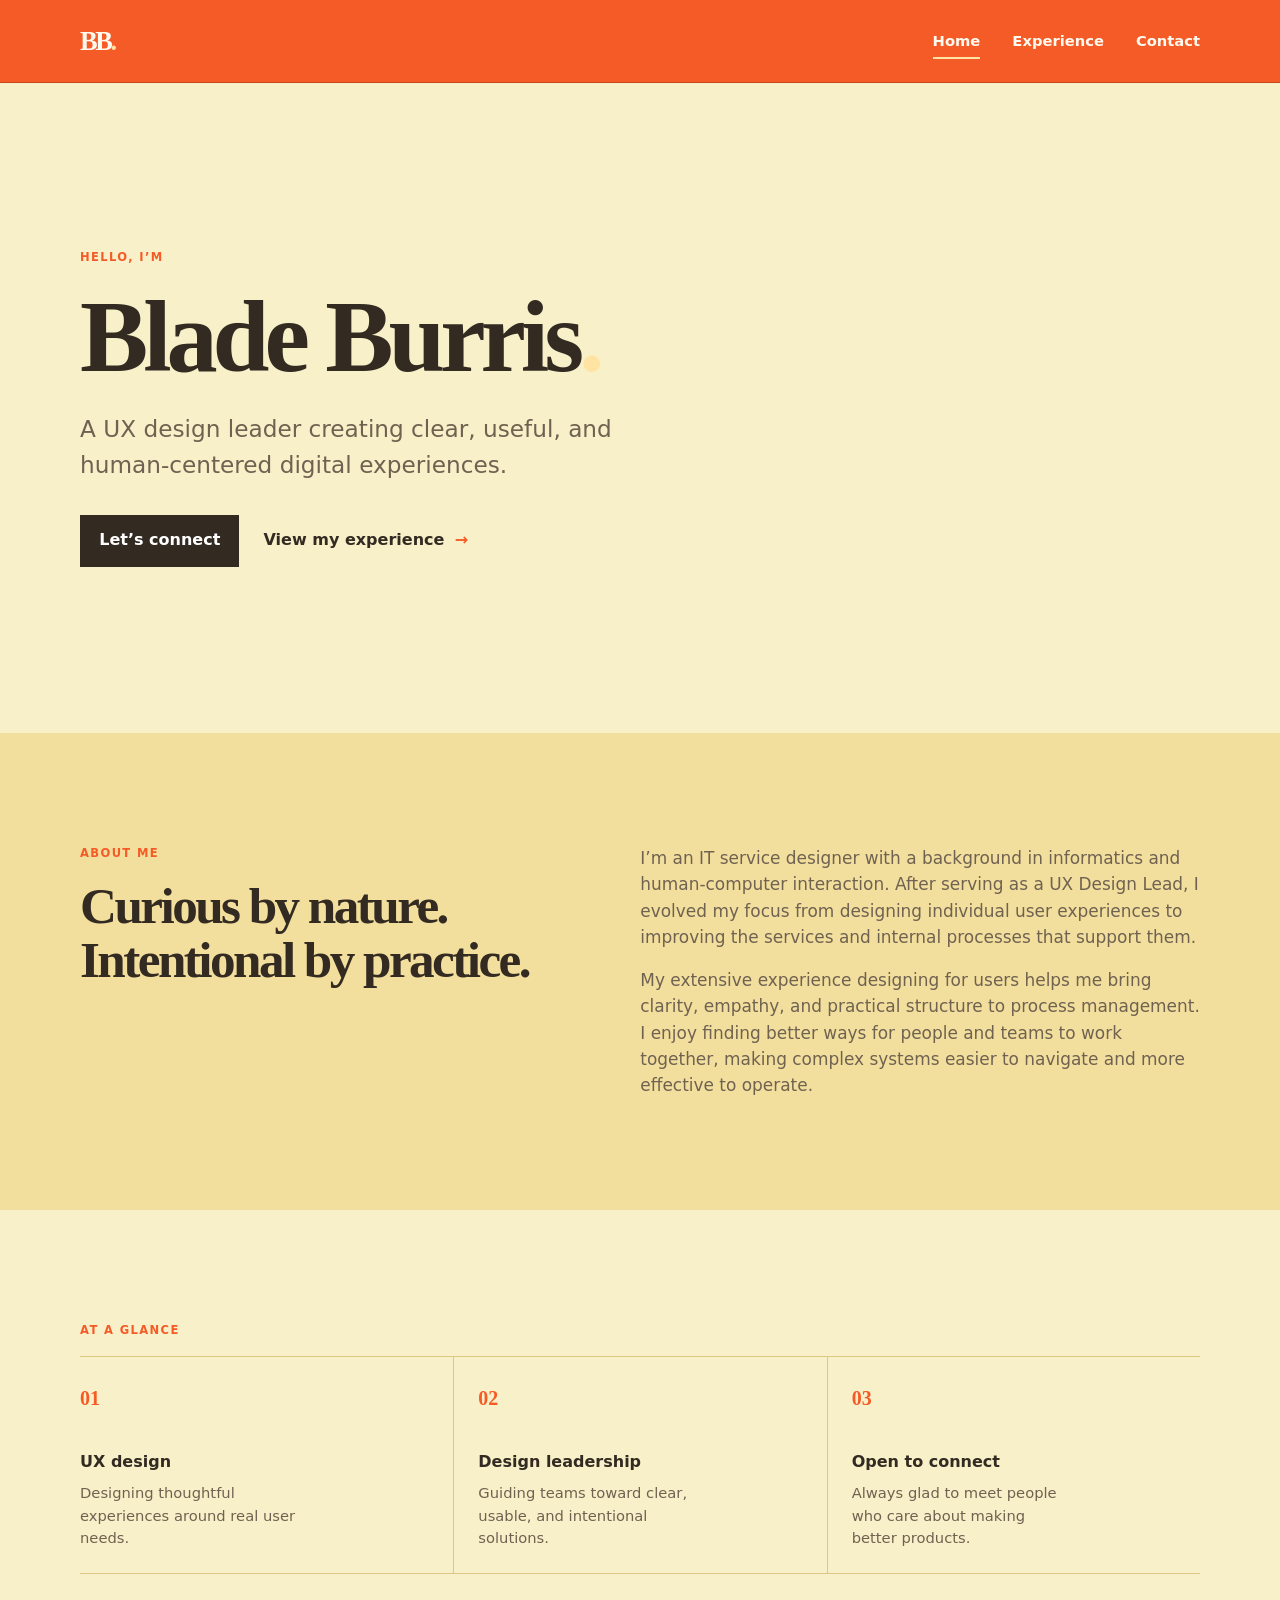
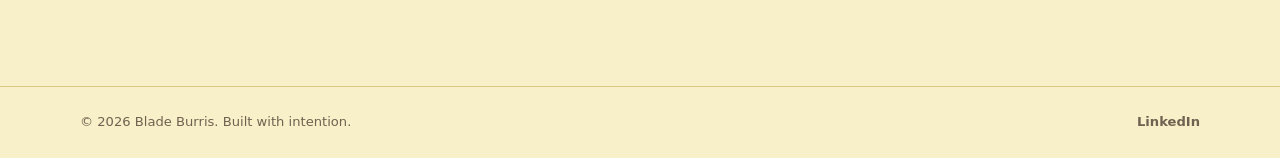
==== index.html @ 0055e391 "Initial portfolio website" ====
<!doctype html>
<html lang="en">
  <head>
    <meta charset="UTF-8" />
    <meta name="viewport" content="width=device-width, initial-scale=1.0" />
    <meta
      name="description"
      content="Personal portfolio for Blade Burris — UX design experience, education, and contact information."
    />
    <title>Blade Burris — Portfolio</title>
    <link rel="stylesheet" href="styles.css" />
  </head>
  <body>
    <header class="site-header">
      <div class="container header-content">
        <a class="brand" href="index.html" aria-label="Blade Burris home">BB<span>.</span></a>
        <button class="menu-toggle" type="button" aria-expanded="false" aria-controls="site-navigation">
          <span class="sr-only">Open navigation menu</span>
          <span aria-hidden="true"></span><span aria-hidden="true"></span><span aria-hidden="true"></span>
        </button>
        <nav class="site-nav" id="site-navigation" aria-label="Main navigation">
          <a class="active" aria-current="page" href="index.html">Home</a>
          <a href="history.html">Experience</a>
          <a href="contact.html">Contact</a>
        </nav>
      </div>
    </header>

    <main>
      <section class="hero container">
        <p class="eyebrow">Hello, I’m</p>
        <h1>Blade Burris<span class="accent">.</span></h1>
        <p class="hero-copy">A UX design leader creating clear, useful, and human-centered digital experiences.</p>
        <div class="hero-actions">
          <a class="button" href="contact.html">Let’s connect</a>
          <a class="text-link" href="history.html">View my experience <span aria-hidden="true">→</span></a>
        </div>
      </section>

      <section class="intro-section">
        <div class="container two-column">
          <div>
            <p class="eyebrow">About me</p>
            <h2>Curious by nature. Intentional by practice.</h2>
          </div>
          <div class="prose">
            <p>I’m an IT service designer with a background in informatics and human-computer interaction. After serving as a UX Design Lead, I evolved my focus from designing individual user experiences to improving the services and internal processes that support them.</p>
            <p>My extensive experience designing for users helps me bring clarity, empathy, and practical structure to process management. I enjoy finding better ways for people and teams to work together, making complex systems easier to navigate and more effective to operate.</p>
          </div>
        </div>
      </section>

      <section class="container highlights">
        <p class="eyebrow">At a glance</p>
        <div class="stats-grid">
          <article><strong>01</strong><span>UX design</span><p>Designing thoughtful experiences around real user needs.</p></article>
          <article><strong>02</strong><span>Design leadership</span><p>Guiding teams toward clear, usable, and intentional solutions.</p></article>
          <article><strong>03</strong><span>Open to connect</span><p>Always glad to meet people who care about making better products.</p></article>
        </div>
      </section>
    </main>

    <footer class="site-footer">
      <div class="container footer-content">
        <p>© <span data-current-year></span> Blade Burris. Built with intention.</p>
        <div class="footer-links">
          <a href="https://www.linkedin.com/in/blade-burris-203935107" target="_blank" rel="noreferrer">LinkedIn</a>
        </div>
      </div>
    </footer>
    <script src="script.js"></script>
  </body>
</html>
---- styles.css ----
:root { --ink: #332b22; --muted: #6f6251; --paper: #f8f0c8; --surface: #f3df9d; --line: #d9c783; --header: #F55B27; --accent: #F55B27; --max-width: 1120px; }
* { box-sizing: border-box; }
html { scroll-behavior: smooth; }
body { margin: 0; min-width: 320px; background: var(--paper); color: var(--ink); font-family: Inter, ui-sans-serif, system-ui, -apple-system, BlinkMacSystemFont, "Segoe UI", sans-serif; font-size: 16px; line-height: 1.55; }
a { color: inherit; text-decoration: none; }
.container { width: min(calc(100% - 3rem), var(--max-width)); margin-inline: auto; }
.site-header { position: relative; border-bottom: 1px solid #c9461d; background: var(--header); color: #fffaf0; }
.header-content { min-height: 82px; display: flex; align-items: center; justify-content: space-between; }
.brand { font-family: Georgia, serif; font-size: 1.65rem; font-weight: 700; letter-spacing: -0.09em; }
.brand span, .accent { color: #ffe3a2; }
.site-nav { display: flex; align-items: center; gap: 2rem; font-size: .92rem; font-weight: 600; }
.site-nav a { position: relative; padding: .4rem 0; }
.site-nav a::after { position: absolute; right: 0; bottom: 0; left: 0; height: 2px; background: #ffe3a2; content: ""; transform: scaleX(0); transform-origin: left; transition: transform .2s ease; }
.site-nav a:hover::after, .site-nav a.active::after { transform: scaleX(1); }
.menu-toggle { display: none; border: 0; background: transparent; cursor: pointer; }
.menu-toggle span[aria-hidden] { display: block; width: 23px; height: 2px; margin: 4px; background: #fffaf0; transition: transform .2s ease, opacity .2s ease; }
.sr-only { position: absolute; overflow: hidden; width: 1px; height: 1px; clip: rect(0, 0, 0, 0); white-space: nowrap; }
h1, h2, h3, p { margin-top: 0; }
h1, h2 { font-family: Georgia, "Times New Roman", serif; letter-spacing: -.05em; line-height: 1.05; }
h1 { max-width: 850px; margin-bottom: 1.25rem; font-size: clamp(3.1rem, 8vw, 6.75rem); }
h2 { margin-bottom: 1.25rem; font-size: clamp(2rem, 4vw, 3.45rem); }
h3 { margin-bottom: .45rem; font-size: 1.1rem; }
.eyebrow { margin-bottom: 1rem; color: var(--accent); font-size: .72rem; font-weight: 800; letter-spacing: .12em; text-transform: uppercase; }
.hero { padding-block: clamp(5.5rem, 13vw, 10.5rem); }
.hero-copy { max-width: 580px; margin-bottom: 2rem; color: var(--muted); font-size: clamp(1.13rem, 2vw, 1.45rem); }
.hero-actions { display: flex; flex-wrap: wrap; align-items: center; gap: 1.5rem; }
.button { display: inline-block; padding: .85rem 1.2rem; background: var(--ink); color: white; font-weight: 700; transition: background .2s ease, transform .2s ease; }
.button:hover { background: var(--accent); transform: translateY(-2px); }
.text-link { font-weight: 700; }
.text-link span { padding-left: .3rem; color: var(--accent); }
.intro-section { padding-block: clamp(4rem, 9vw, 7rem); background: var(--surface); }
.two-column, .contact-grid { display: grid; grid-template-columns: .9fr 1.1fr; gap: clamp(2rem, 8vw, 8rem); }
.prose { color: var(--muted); font-size: 1.06rem; }
.prose p:last-child { margin-bottom: 0; }
.highlights { padding-block: clamp(4rem, 9vw, 7rem); }
.stats-grid { display: grid; grid-template-columns: repeat(3, 1fr); border-top: 1px solid var(--line); }
.stats-grid article { min-height: 210px; padding: 1.6rem 1.5rem 1.4rem 0; border-bottom: 1px solid var(--line); }
.stats-grid article + article { padding-left: 1.5rem; border-left: 1px solid var(--line); }
.stats-grid strong { display: block; margin-bottom: 2.25rem; color: var(--accent); font-family: Georgia, serif; font-size: 1.25rem; }
.stats-grid span { display: block; margin-bottom: .45rem; font-weight: 800; }
.stats-grid p { max-width: 220px; margin-bottom: 0; color: var(--muted); font-size: .92rem; }
.page-content, .contact-page { padding-block: clamp(4.5rem, 10vw, 8rem); }
.page-intro { max-width: 600px; margin-bottom: clamp(4rem, 8vw, 6.5rem); color: var(--muted); font-size: 1.15rem; }
.timeline-section + .timeline-section { margin-top: clamp(4rem, 8vw, 6rem); }
.timeline-section h2 { margin-bottom: 2rem; font-size: clamp(1.9rem, 3.5vw, 2.75rem); }
.timeline { margin: 0; padding: 0; list-style: none; border-top: 1px solid var(--line); }
.timeline li { display: grid; grid-template-columns: 190px 1fr; gap: 2rem; padding: 1.6rem 0 1.8rem; border-bottom: 1px solid var(--line); }
.timeline-date { color: var(--muted); font-size: .88rem; font-weight: 700; }
.timeline h3 span { color: var(--muted); font-weight: 500; }
.timeline p { max-width: 580px; margin: 0; color: var(--muted); }
.contact-page h1 { max-width: 750px; }
.contact-grid { margin-top: clamp(3rem, 7vw, 5rem); align-items: start; }
.contact-details { border-top: 1px solid var(--line); }
.contact-details a, .contact-location { display: grid; grid-template-columns: 120px 1fr auto; gap: 1rem; align-items: center; padding: 1.3rem 0; border-bottom: 1px solid var(--line); font-weight: 700; }
.contact-details span { color: var(--muted); font-size: .84rem; font-weight: 600; }
.contact-details b { color: var(--accent); }
.contact-details a:hover { color: var(--accent); }
.site-footer { border-top: 1px solid var(--line); }
.footer-content { display: flex; justify-content: space-between; gap: 1rem; padding-block: 1.6rem; color: var(--muted); font-size: .82rem; }
.footer-content p { margin: 0; }
.footer-links { display: flex; gap: 1.25rem; font-weight: 700; }
.footer-links a:hover { color: var(--accent); }
@media (max-width: 700px) {
  .container { width: min(calc(100% - 2rem), var(--max-width)); }
  .header-content { min-height: 70px; }
  .menu-toggle { display: block; padding: .5rem 0 .5rem .5rem; }
  .site-nav { position: absolute; z-index: 2; top: 100%; right: 1rem; left: 1rem; display: grid; gap: 0; max-height: 0; padding: 0 1.25rem; overflow: hidden; background: #c9461d; color: #fffaf0; box-shadow: 0 12px 28px rgba(67, 32, 18, .22); transition: max-height .25s ease, padding .25s ease; }
  .site-nav.open { max-height: 250px; padding-block: .65rem; }
  .site-nav a { padding: .85rem 0; }
  .site-nav a::after { background: var(--accent); }
  .menu-toggle[aria-expanded="true"] span:nth-child(2) { transform: translateY(6px) rotate(45deg); }
  .menu-toggle[aria-expanded="true"] span:nth-child(3) { opacity: 0; }
  .menu-toggle[aria-expanded="true"] span:nth-child(4) { transform: translateY(-6px) rotate(-45deg); }
  .two-column, .contact-grid { grid-template-columns: 1fr; gap: 1.5rem; }
  .stats-grid { grid-template-columns: 1fr; }
  .stats-grid article, .stats-grid article + article { min-height: auto; padding: 1.4rem 0; border-left: 0; }
  .stats-grid strong { margin-bottom: .75rem; }
  .timeline li { grid-template-columns: 1fr; gap: .4rem; }
  .contact-details a, .contact-location { grid-template-columns: 82px 1fr auto; font-size: .9rem; }
  .footer-content { display: grid; }
}
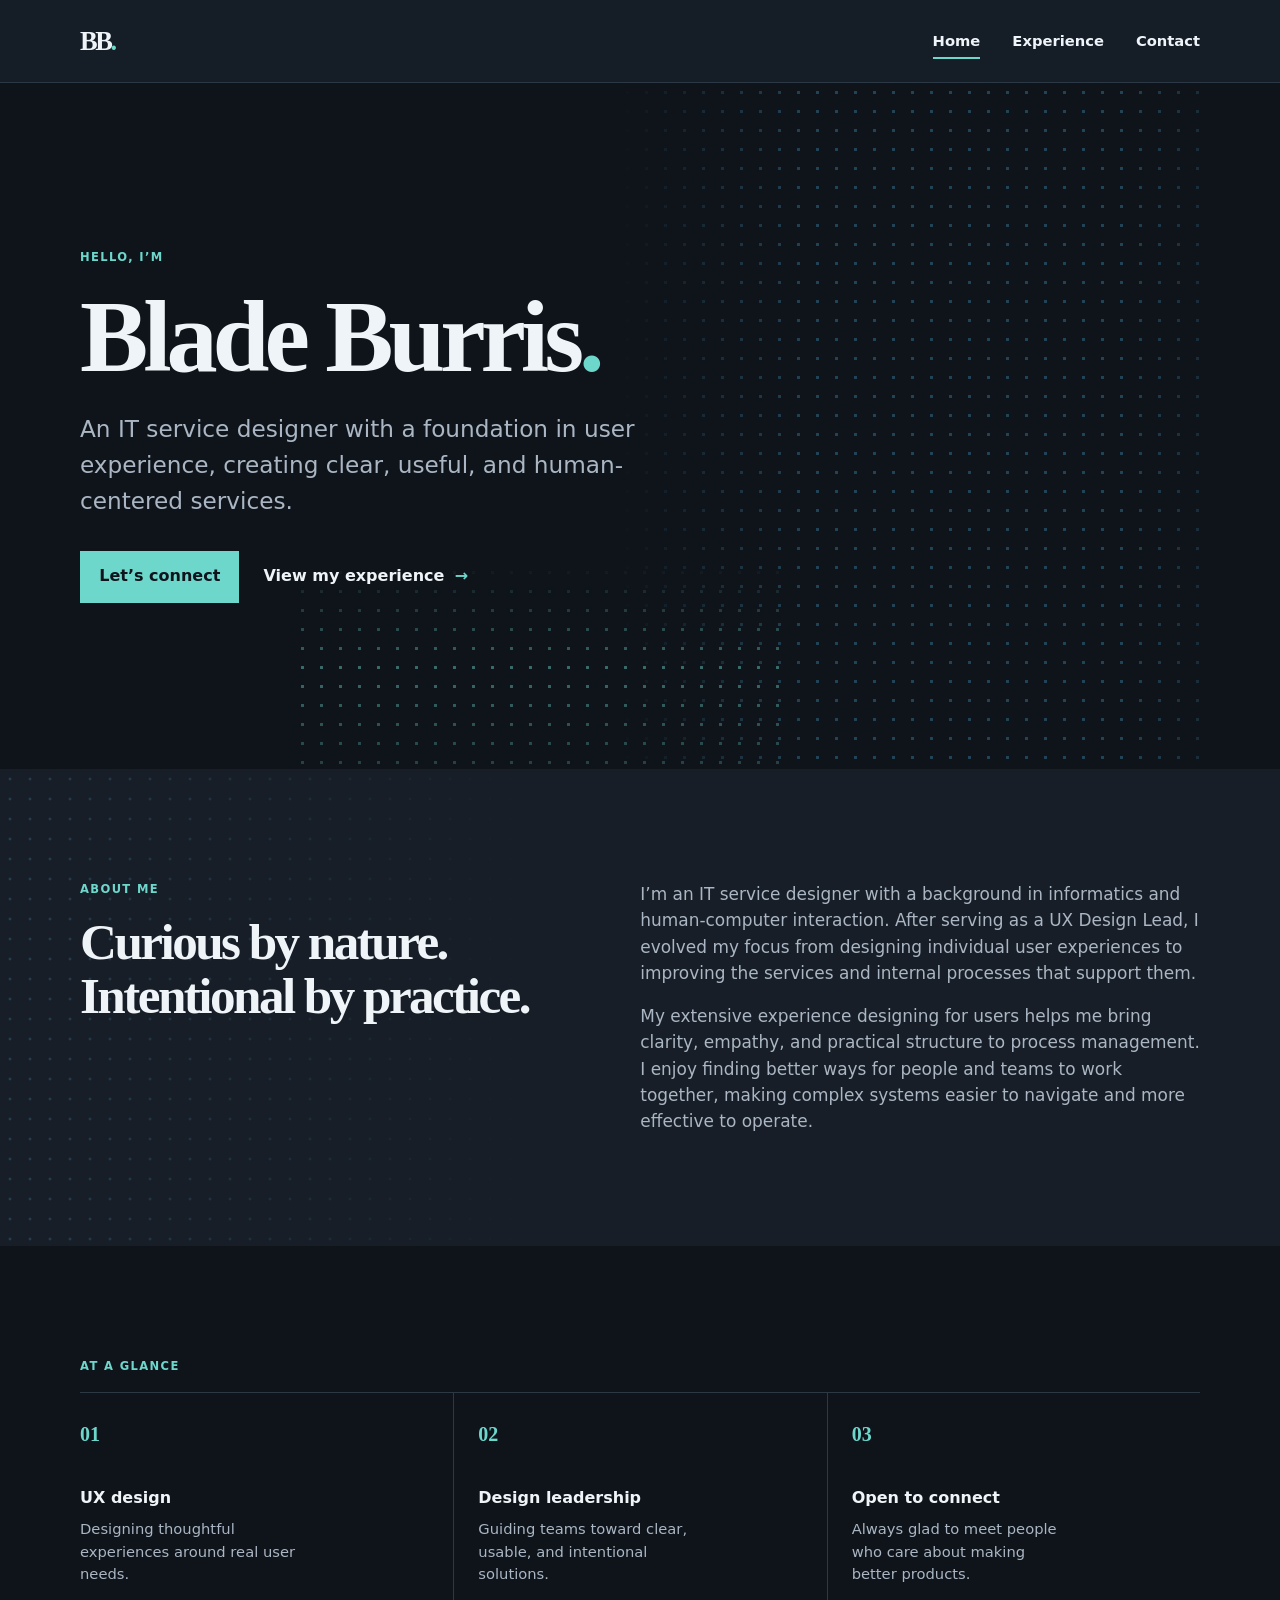
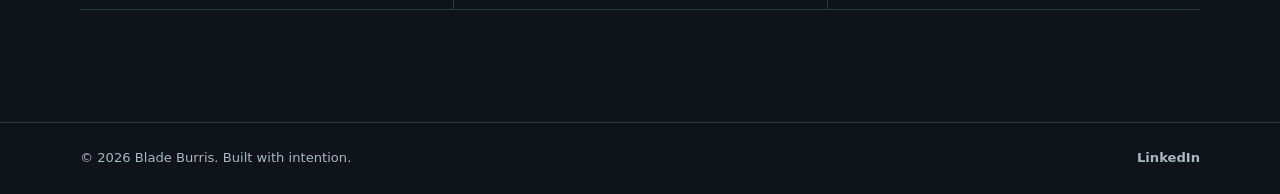
==== commit 07f47c8e: "Refresh portfolio styling and content" ====
--- a/index.html
+++ b/index.html
@@ -30,7 +30,7 @@
       <section class="hero container">
         <p class="eyebrow">Hello, I’m</p>
         <h1>Blade Burris<span class="accent">.</span></h1>
-        <p class="hero-copy">A UX design leader creating clear, useful, and human-centered digital experiences.</p>
+        <p class="hero-copy">An IT service designer with a foundation in user experience, creating clear, useful, and human-centered services.</p>
         <div class="hero-actions">
           <a class="button" href="contact.html">Let’s connect</a>
           <a class="text-link" href="history.html">View my experience <span aria-hidden="true">→</span></a>
--- a/styles.css
+++ b/styles.css
@@ -1,19 +1,19 @@
-:root { --ink: #332b22; --muted: #6f6251; --paper: #f8f0c8; --surface: #f3df9d; --line: #d9c783; --header: #F55B27; --accent: #F55B27; --max-width: 1120px; }
+:root { --ink: #eff4f8; --muted: #aab6c3; --paper: #0f141b; --surface: #171e27; --line: #2c3846; --header: #151d27; --accent: #6ed7cc; --max-width: 1120px; }
 * { box-sizing: border-box; }
 html { scroll-behavior: smooth; }
 body { margin: 0; min-width: 320px; background: var(--paper); color: var(--ink); font-family: Inter, ui-sans-serif, system-ui, -apple-system, BlinkMacSystemFont, "Segoe UI", sans-serif; font-size: 16px; line-height: 1.55; }
 a { color: inherit; text-decoration: none; }
 .container { width: min(calc(100% - 3rem), var(--max-width)); margin-inline: auto; }
-.site-header { position: relative; border-bottom: 1px solid #c9461d; background: var(--header); color: #fffaf0; }
+.site-header { position: relative; border-bottom: 1px solid #2c3846; background: var(--header); color: var(--ink); }
 .header-content { min-height: 82px; display: flex; align-items: center; justify-content: space-between; }
 .brand { font-family: Georgia, serif; font-size: 1.65rem; font-weight: 700; letter-spacing: -0.09em; }
-.brand span, .accent { color: #ffe3a2; }
+.brand span, .accent { color: var(--accent); }
 .site-nav { display: flex; align-items: center; gap: 2rem; font-size: .92rem; font-weight: 600; }
 .site-nav a { position: relative; padding: .4rem 0; }
-.site-nav a::after { position: absolute; right: 0; bottom: 0; left: 0; height: 2px; background: #ffe3a2; content: ""; transform: scaleX(0); transform-origin: left; transition: transform .2s ease; }
+.site-nav a::after { position: absolute; right: 0; bottom: 0; left: 0; height: 2px; background: var(--accent); content: ""; transform: scaleX(0); transform-origin: left; transition: transform .2s ease; }
 .site-nav a:hover::after, .site-nav a.active::after { transform: scaleX(1); }
 .menu-toggle { display: none; border: 0; background: transparent; cursor: pointer; }
-.menu-toggle span[aria-hidden] { display: block; width: 23px; height: 2px; margin: 4px; background: #fffaf0; transition: transform .2s ease, opacity .2s ease; }
+.menu-toggle span[aria-hidden] { display: block; width: 23px; height: 2px; margin: 4px; background: var(--ink); transition: transform .2s ease, opacity .2s ease; }
 .sr-only { position: absolute; overflow: hidden; width: 1px; height: 1px; clip: rect(0, 0, 0, 0); white-space: nowrap; }
 h1, h2, h3, p { margin-top: 0; }
 h1, h2 { font-family: Georgia, "Times New Roman", serif; letter-spacing: -.05em; line-height: 1.05; }
@@ -21,14 +21,19 @@
 h2 { margin-bottom: 1.25rem; font-size: clamp(2rem, 4vw, 3.45rem); }
 h3 { margin-bottom: .45rem; font-size: 1.1rem; }
 .eyebrow { margin-bottom: 1rem; color: var(--accent); font-size: .72rem; font-weight: 800; letter-spacing: .12em; text-transform: uppercase; }
-.hero { padding-block: clamp(5.5rem, 13vw, 10.5rem); }
+.hero { position: relative; isolation: isolate; overflow: hidden; padding-block: clamp(5.5rem, 13vw, 10.5rem); }
+.hero::before, .hero::after { position: absolute; z-index: -1; content: ""; opacity: .45; pointer-events: none; background-image: radial-gradient(circle, currentColor 1.4px, transparent 1.8px); background-size: 19px 19px; }
+.hero::before { top: 0; right: -8%; width: min(54vw, 42rem); height: 100%; color: #397ea2; -webkit-mask-image: linear-gradient(90deg, transparent, black 28%, black 75%, transparent); mask-image: linear-gradient(90deg, transparent, black 28%, black 75%, transparent); animation: dot-wave 9s ease-in-out infinite alternate; }
+.hero::after { bottom: -14%; left: 19%; width: min(38vw, 31rem); height: 44%; color: var(--accent); -webkit-mask-image: linear-gradient(180deg, transparent, black 35%, transparent); mask-image: linear-gradient(180deg, transparent, black 35%, transparent); animation: dot-wave 11s ease-in-out infinite alternate-reverse; }
 .hero-copy { max-width: 580px; margin-bottom: 2rem; color: var(--muted); font-size: clamp(1.13rem, 2vw, 1.45rem); }
 .hero-actions { display: flex; flex-wrap: wrap; align-items: center; gap: 1.5rem; }
-.button { display: inline-block; padding: .85rem 1.2rem; background: var(--ink); color: white; font-weight: 700; transition: background .2s ease, transform .2s ease; }
-.button:hover { background: var(--accent); transform: translateY(-2px); }
+.button { display: inline-block; padding: .85rem 1.2rem; background: var(--accent); color: #0f141b; font-weight: 800; transition: background .2s ease, transform .2s ease; }
+.button:hover { background: #9ae8e0; transform: translateY(-2px); }
 .text-link { font-weight: 700; }
 .text-link span { padding-left: .3rem; color: var(--accent); }
-.intro-section { padding-block: clamp(4rem, 9vw, 7rem); background: var(--surface); }
+.intro-section { position: relative; isolation: isolate; overflow: hidden; padding-block: clamp(4rem, 9vw, 7rem); background: var(--surface); }
+.intro-section::before { position: absolute; z-index: -1; top: 0; left: 0; width: 48%; height: 100%; color: #397ea2; content: ""; opacity: .35; pointer-events: none; background-image: radial-gradient(circle, currentColor 1.3px, transparent 1.7px); background-size: 20px 20px; -webkit-mask-image: linear-gradient(90deg, black, transparent 88%); mask-image: linear-gradient(90deg, black, transparent 88%); animation: dot-wave 12s ease-in-out infinite alternate; }
+.intro-section .container { position: relative; z-index: 1; }
 .two-column, .contact-grid { display: grid; grid-template-columns: .9fr 1.1fr; gap: clamp(2rem, 8vw, 8rem); }
 .prose { color: var(--muted); font-size: 1.06rem; }
 .prose p:last-child { margin-bottom: 0; }
@@ -39,15 +44,31 @@
 .stats-grid strong { display: block; margin-bottom: 2.25rem; color: var(--accent); font-family: Georgia, serif; font-size: 1.25rem; }
 .stats-grid span { display: block; margin-bottom: .45rem; font-weight: 800; }
 .stats-grid p { max-width: 220px; margin-bottom: 0; color: var(--muted); font-size: .92rem; }
-.page-content, .contact-page { padding-block: clamp(4.5rem, 10vw, 8rem); }
+.page-content, .contact-page { position: relative; isolation: isolate; overflow: hidden; padding-block: clamp(4.5rem, 10vw, 8rem); }
+.page-content::before, .contact-page::before { position: absolute; z-index: -1; top: 0; right: -5%; width: min(46vw, 36rem); height: 100%; color: #397ea2; content: ""; opacity: .32; pointer-events: none; background-image: radial-gradient(circle, currentColor 1.3px, transparent 1.7px); background-size: 20px 20px; -webkit-mask-image: linear-gradient(90deg, transparent, black 36%, black 68%, transparent); mask-image: linear-gradient(90deg, transparent, black 36%, black 68%, transparent); animation: dot-wave 13s ease-in-out infinite alternate-reverse; }
+.page-content > *, .contact-page > * { position: relative; z-index: 1; }
 .page-intro { max-width: 600px; margin-bottom: clamp(4rem, 8vw, 6.5rem); color: var(--muted); font-size: 1.15rem; }
 .timeline-section + .timeline-section { margin-top: clamp(4rem, 8vw, 6rem); }
-.timeline-section h2 { margin-bottom: 2rem; font-size: clamp(1.9rem, 3.5vw, 2.75rem); }
+.timeline-heading { display: flex; align-items: center; gap: 1rem; margin-bottom: 2rem; }
+.timeline-section h2 { margin: 0; font-size: clamp(1.9rem, 3.5vw, 2.75rem); }
+.organization-logo { display: block; width: auto; height: 3rem; max-width: 9rem; object-fit: contain; object-position: left center; }
+.indiana-logo { height: 2.6rem; }
 .timeline { margin: 0; padding: 0; list-style: none; border-top: 1px solid var(--line); }
 .timeline li { display: grid; grid-template-columns: 190px 1fr; gap: 2rem; padding: 1.6rem 0 1.8rem; border-bottom: 1px solid var(--line); }
 .timeline-date { color: var(--muted); font-size: .88rem; font-weight: 700; }
 .timeline h3 span { color: var(--muted); font-weight: 500; }
+.portfolio-link { display: inline-flex; flex-wrap: wrap; align-items: baseline; gap: .45rem; border-bottom: 1px solid var(--accent); color: var(--ink); transition: color .2s ease, border-color .2s ease; }
+.portfolio-link:hover { border-color: var(--ink); color: var(--accent); }
+.timeline h3 .portfolio-link-hint { color: var(--accent); font-family: Inter, ui-sans-serif, system-ui, sans-serif; font-size: .7rem; font-weight: 800; letter-spacing: .08em; text-transform: uppercase; }
 .timeline p { max-width: 580px; margin: 0; color: var(--muted); }
+.skills-section { margin-top: clamp(4rem, 8vw, 6rem); }
+.skills-section h2 { margin-bottom: 2rem; font-size: clamp(1.9rem, 3.5vw, 2.75rem); }
+.skills-grid { display: grid; grid-template-columns: repeat(3, 1fr); border-top: 1px solid var(--line); }
+.skills-grid article { padding: 1.6rem 1.5rem 1.8rem 0; border-bottom: 1px solid var(--line); }
+.skills-grid article + article { padding-left: 1.5rem; border-left: 1px solid var(--line); }
+.skills-grid h3 { margin-bottom: 1rem; color: var(--accent); font-family: Georgia, "Times New Roman", serif; font-size: 1.3rem; }
+.skills-grid ul { display: grid; gap: .45rem; margin: 0; padding: 0; color: var(--muted); list-style: none; }
+.skills-grid li::before { margin-right: .55rem; color: var(--accent); content: "•"; }
 .contact-page h1 { max-width: 750px; }
 .contact-grid { margin-top: clamp(3rem, 7vw, 5rem); align-items: start; }
 .contact-details { border-top: 1px solid var(--line); }
@@ -64,7 +85,7 @@
   .container { width: min(calc(100% - 2rem), var(--max-width)); }
   .header-content { min-height: 70px; }
   .menu-toggle { display: block; padding: .5rem 0 .5rem .5rem; }
-  .site-nav { position: absolute; z-index: 2; top: 100%; right: 1rem; left: 1rem; display: grid; gap: 0; max-height: 0; padding: 0 1.25rem; overflow: hidden; background: #c9461d; color: #fffaf0; box-shadow: 0 12px 28px rgba(67, 32, 18, .22); transition: max-height .25s ease, padding .25s ease; }
+  .site-nav { position: absolute; z-index: 2; top: 100%; right: 1rem; left: 1rem; display: grid; gap: 0; max-height: 0; padding: 0 1.25rem; overflow: hidden; background: #202a36; color: var(--ink); box-shadow: 0 12px 28px rgba(0, 0, 0, .28); transition: max-height .25s ease, padding .25s ease; }
   .site-nav.open { max-height: 250px; padding-block: .65rem; }
   .site-nav a { padding: .85rem 0; }
   .site-nav a::after { background: var(--accent); }
@@ -76,6 +97,19 @@
   .stats-grid article, .stats-grid article + article { min-height: auto; padding: 1.4rem 0; border-left: 0; }
   .stats-grid strong { margin-bottom: .75rem; }
   .timeline li { grid-template-columns: 1fr; gap: .4rem; }
+  .organization-logo { height: 2.4rem; max-width: 7rem; }
+  .indiana-logo { height: 2.1rem; }
+  .skills-grid { grid-template-columns: 1fr; }
+  .skills-grid article, .skills-grid article + article { padding: 1.4rem 0; border-left: 0; }
   .contact-details a, .contact-location { grid-template-columns: 82px 1fr auto; font-size: .9rem; }
   .footer-content { display: grid; }
 }
+
+@keyframes dot-wave {
+  from { background-position: 0 0; opacity: .22; transform: translateY(0); }
+  to { background-position: 19px 28px; opacity: .52; transform: translateY(-12px); }
+}
+
+@media (prefers-reduced-motion: reduce) {
+  .hero::before, .hero::after, .intro-section::before { animation: none; }
+}
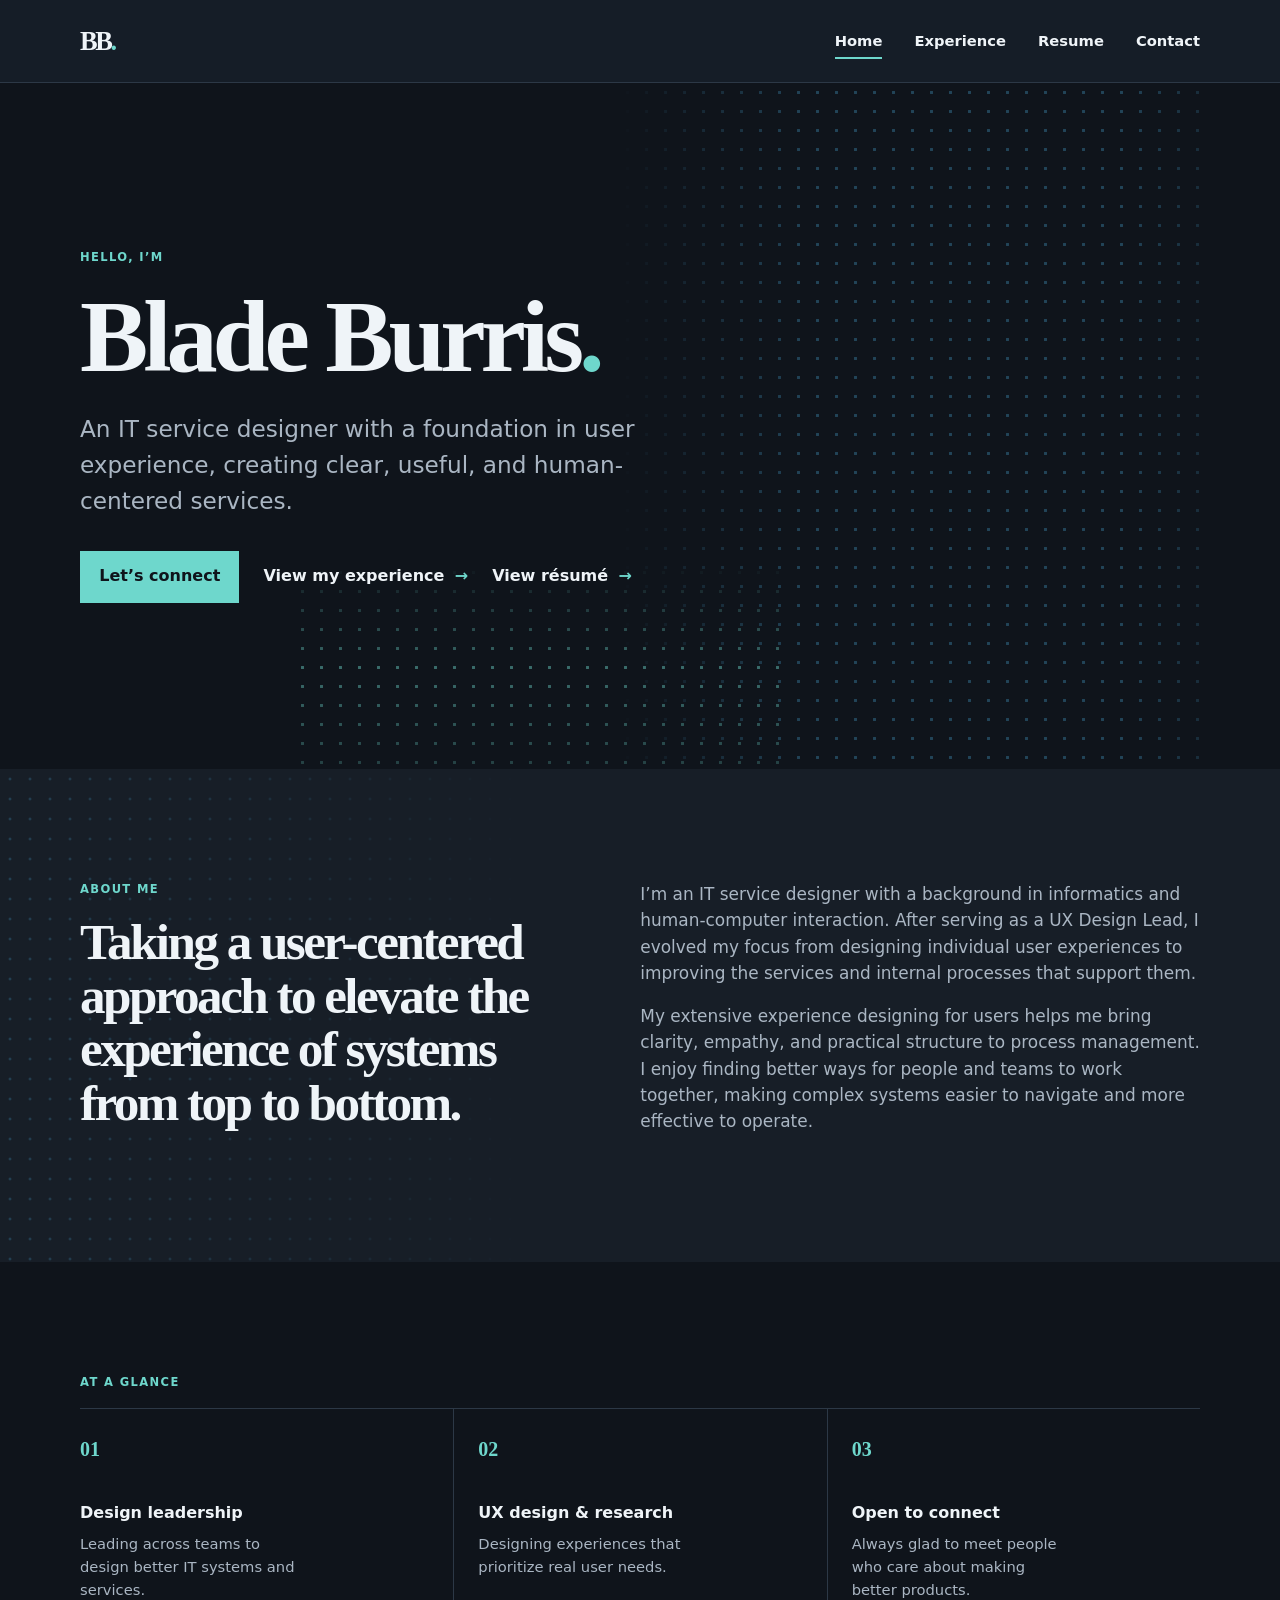
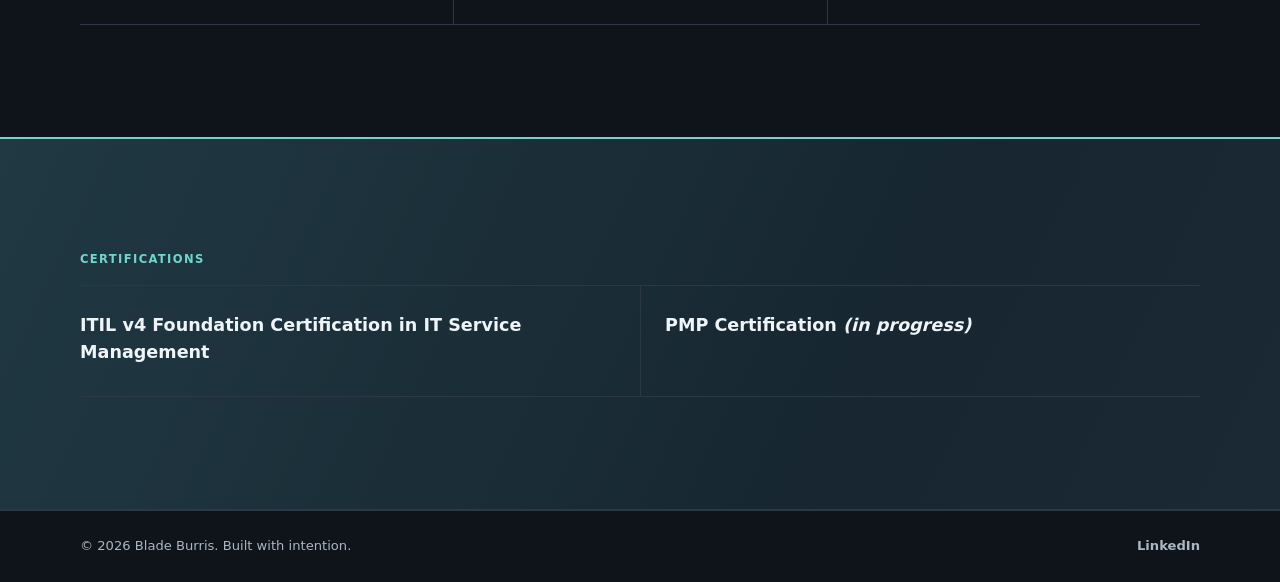
==== commit 0c67d1d1: "Add dedicated resume page and refresh portfolio" ====
--- a/index.html
+++ b/index.html
@@ -7,8 +7,18 @@
       name="description"
       content="Personal portfolio for Blade Burris — UX design experience, education, and contact information."
     />
+    <meta property="og:type" content="website" />
+    <meta property="og:title" content="Blade Burris — Portfolio" />
+    <meta property="og:description" content="IT service design, UX, and human-centered systems." />
+    <meta property="og:image" content="https://betterwithblade.com/assets/social-preview.svg" />
+    <meta property="og:url" content="https://betterwithblade.com/" />
+    <meta name="twitter:card" content="summary_large_image" />
+    <meta name="twitter:title" content="Blade Burris — Portfolio" />
+    <meta name="twitter:description" content="IT service design, UX, and human-centered systems." />
+    <meta name="twitter:image" content="https://betterwithblade.com/assets/social-preview.svg" />
     <title>Blade Burris — Portfolio</title>
-    <link rel="stylesheet" href="styles.css" />
+    <link rel="icon" type="image/svg+xml" href="assets/favicon.svg" />
+    <link rel="stylesheet" href="styles.css?v=4" />
   </head>
   <body>
     <header class="site-header">
@@ -21,6 +31,7 @@
         <nav class="site-nav" id="site-navigation" aria-label="Main navigation">
           <a class="active" aria-current="page" href="index.html">Home</a>
           <a href="history.html">Experience</a>
+          <a href="resume.html">Resume</a>
           <a href="contact.html">Contact</a>
         </nav>
       </div>
@@ -34,6 +45,7 @@
         <div class="hero-actions">
           <a class="button" href="contact.html">Let’s connect</a>
           <a class="text-link" href="history.html">View my experience <span aria-hidden="true">→</span></a>
+          <a class="text-link" href="resume.html">View résumé <span aria-hidden="true">→</span></a>
         </div>
       </section>
 
@@ -41,7 +53,7 @@
         <div class="container two-column">
           <div>
             <p class="eyebrow">About me</p>
-            <h2>Curious by nature. Intentional by practice.</h2>
+            <h2>Taking a user-centered approach to elevate the experience of systems from top to bottom.</h2>
           </div>
           <div class="prose">
             <p>I’m an IT service designer with a background in informatics and human-computer interaction. After serving as a UX Design Lead, I evolved my focus from designing individual user experiences to improving the services and internal processes that support them.</p>
@@ -53,9 +65,19 @@
       <section class="container highlights">
         <p class="eyebrow">At a glance</p>
         <div class="stats-grid">
-          <article><strong>01</strong><span>UX design</span><p>Designing thoughtful experiences around real user needs.</p></article>
-          <article><strong>02</strong><span>Design leadership</span><p>Guiding teams toward clear, usable, and intentional solutions.</p></article>
+          <article><strong>01</strong><span>Design leadership</span><p>Leading across teams to design better IT systems and services.</p></article>
+          <article><strong>02</strong><span>UX design &amp; research</span><p>Designing experiences that prioritize real user needs.</p></article>
           <article><strong>03</strong><span>Open to connect</span><p>Always glad to meet people who care about making better products.</p></article>
+        </div>
+      </section>
+
+      <section class="certifications" aria-labelledby="certifications-heading">
+        <div class="container certifications-content">
+          <p class="eyebrow" id="certifications-heading">Certifications</p>
+          <div class="certification-grid">
+            <article><h3>ITIL v4 Foundation Certification in IT Service Management</h3></article>
+            <article><h3>PMP Certification <em>(in progress)</em></h3></article>
+          </div>
         </div>
       </section>
     </main>
--- a/styles.css
+++ b/styles.css
@@ -44,15 +44,42 @@
 .stats-grid strong { display: block; margin-bottom: 2.25rem; color: var(--accent); font-family: Georgia, serif; font-size: 1.25rem; }
 .stats-grid span { display: block; margin-bottom: .45rem; font-weight: 800; }
 .stats-grid p { max-width: 220px; margin-bottom: 0; color: var(--muted); font-size: .92rem; }
+.certifications { padding-block: clamp(4rem, 9vw, 7rem); border-top: 2px solid var(--accent); border-bottom: 1px solid var(--line); background: linear-gradient(115deg, #203943, #172630 68%, #1b2934); }
+.certification-grid { display: grid; grid-template-columns: repeat(2, 1fr); border-top: 1px solid var(--line); }
+.certification-grid article { padding: 1.6rem 1.5rem 1.4rem 0; border-bottom: 1px solid var(--line); }
+.certification-grid article + article { padding-left: 1.5rem; border-left: 1px solid var(--line); }
+.certification-grid h3 { margin: 0 0 .45rem; }
+.certification-grid p { margin: 0; color: var(--muted); font-size: .92rem; }
 .page-content, .contact-page { position: relative; isolation: isolate; overflow: hidden; padding-block: clamp(4.5rem, 10vw, 8rem); }
 .page-content::before, .contact-page::before { position: absolute; z-index: -1; top: 0; right: -5%; width: min(46vw, 36rem); height: 100%; color: #397ea2; content: ""; opacity: .32; pointer-events: none; background-image: radial-gradient(circle, currentColor 1.3px, transparent 1.7px); background-size: 20px 20px; -webkit-mask-image: linear-gradient(90deg, transparent, black 36%, black 68%, transparent); mask-image: linear-gradient(90deg, transparent, black 36%, black 68%, transparent); animation: dot-wave 13s ease-in-out infinite alternate-reverse; }
 .page-content > *, .contact-page > * { position: relative; z-index: 1; }
 .page-intro { max-width: 600px; margin-bottom: clamp(4rem, 8vw, 6.5rem); color: var(--muted); font-size: 1.15rem; }
+.resume-header { display: flex; justify-content: space-between; align-items: flex-end; gap: 2rem; margin-bottom: 2rem; }
+.resume-header h1 { margin-bottom: 0; }
+.resume-contact { display: flex; flex-wrap: wrap; gap: .6rem 1.25rem; padding-block: 1rem; border-block: 1px solid var(--line); color: var(--muted); font-size: .92rem; }
+.resume-contact a:hover { color: var(--accent); }
+.resume-contact span { flex-basis: 100%; }
+.resume-section + .resume-section { margin-top: clamp(3rem, 6vw, 4.5rem); }
+.resume-section > h2 { margin-bottom: 1.25rem; font-size: clamp(1.9rem, 3.5vw, 2.75rem); }
+.resume-section .timeline-heading h2 { margin: 0; }
+.resume-section > p { max-width: 900px; color: var(--muted); }
+.resume-role + .resume-role { margin-top: 2.5rem; }
+.resume-role-header { display: flex; justify-content: space-between; align-items: baseline; gap: 1.5rem; }
+.resume-role-header h3 { margin-bottom: .25rem; }
+.resume-role-meta, .resume-role-date { margin-bottom: 0; color: var(--muted); font-size: .92rem; }
+.resume-role ul { margin: 1.15rem 0 0; padding-left: 1.25rem; color: var(--muted); }
+.resume-role li + li { margin-top: .65rem; }
+.resume-skills-grid { grid-template-columns: repeat(2, 1fr); }
+.resume-skills-grid article:nth-child(odd) { padding-left: 0; border-left: 0; }
+.resume-skills-grid article:nth-child(even) { padding-left: 1.5rem; border-left: 1px solid var(--line); }
+.resume-skills-grid h3 { margin: 0 0 .45rem; color: var(--ink); font-family: inherit; font-size: 1.05rem; }
+.resume-skills-grid p { margin: 0; color: var(--muted); }
 .timeline-section + .timeline-section { margin-top: clamp(4rem, 8vw, 6rem); }
 .timeline-heading { display: flex; align-items: center; gap: 1rem; margin-bottom: 2rem; }
 .timeline-section h2 { margin: 0; font-size: clamp(1.9rem, 3.5vw, 2.75rem); }
 .organization-logo { display: block; width: auto; height: 3rem; max-width: 9rem; object-fit: contain; object-position: left center; }
 .indiana-logo { height: 2.6rem; }
+.ocs-logo { width: 3rem; height: 3rem; border-radius: 50%; }
 .timeline { margin: 0; padding: 0; list-style: none; border-top: 1px solid var(--line); }
 .timeline li { display: grid; grid-template-columns: 190px 1fr; gap: 2rem; padding: 1.6rem 0 1.8rem; border-bottom: 1px solid var(--line); }
 .timeline-date { color: var(--muted); font-size: .88rem; font-weight: 700; }
@@ -96,6 +123,13 @@
   .stats-grid { grid-template-columns: 1fr; }
   .stats-grid article, .stats-grid article + article { min-height: auto; padding: 1.4rem 0; border-left: 0; }
   .stats-grid strong { margin-bottom: .75rem; }
+  .certification-grid { grid-template-columns: 1fr; }
+  .certification-grid article, .certification-grid article + article { padding: 1.4rem 0; border-left: 0; }
+  .resume-header { align-items: flex-start; flex-direction: column; gap: 1.5rem; }
+  .resume-contact { gap: .5rem 1rem; }
+  .resume-role-header { align-items: flex-start; flex-direction: column; gap: .3rem; }
+  .resume-skills-grid { grid-template-columns: 1fr; }
+  .resume-skills-grid article:nth-child(n) { padding: 1.4rem 0; border-left: 0; }
   .timeline li { grid-template-columns: 1fr; gap: .4rem; }
   .organization-logo { height: 2.4rem; max-width: 7rem; }
   .indiana-logo { height: 2.1rem; }
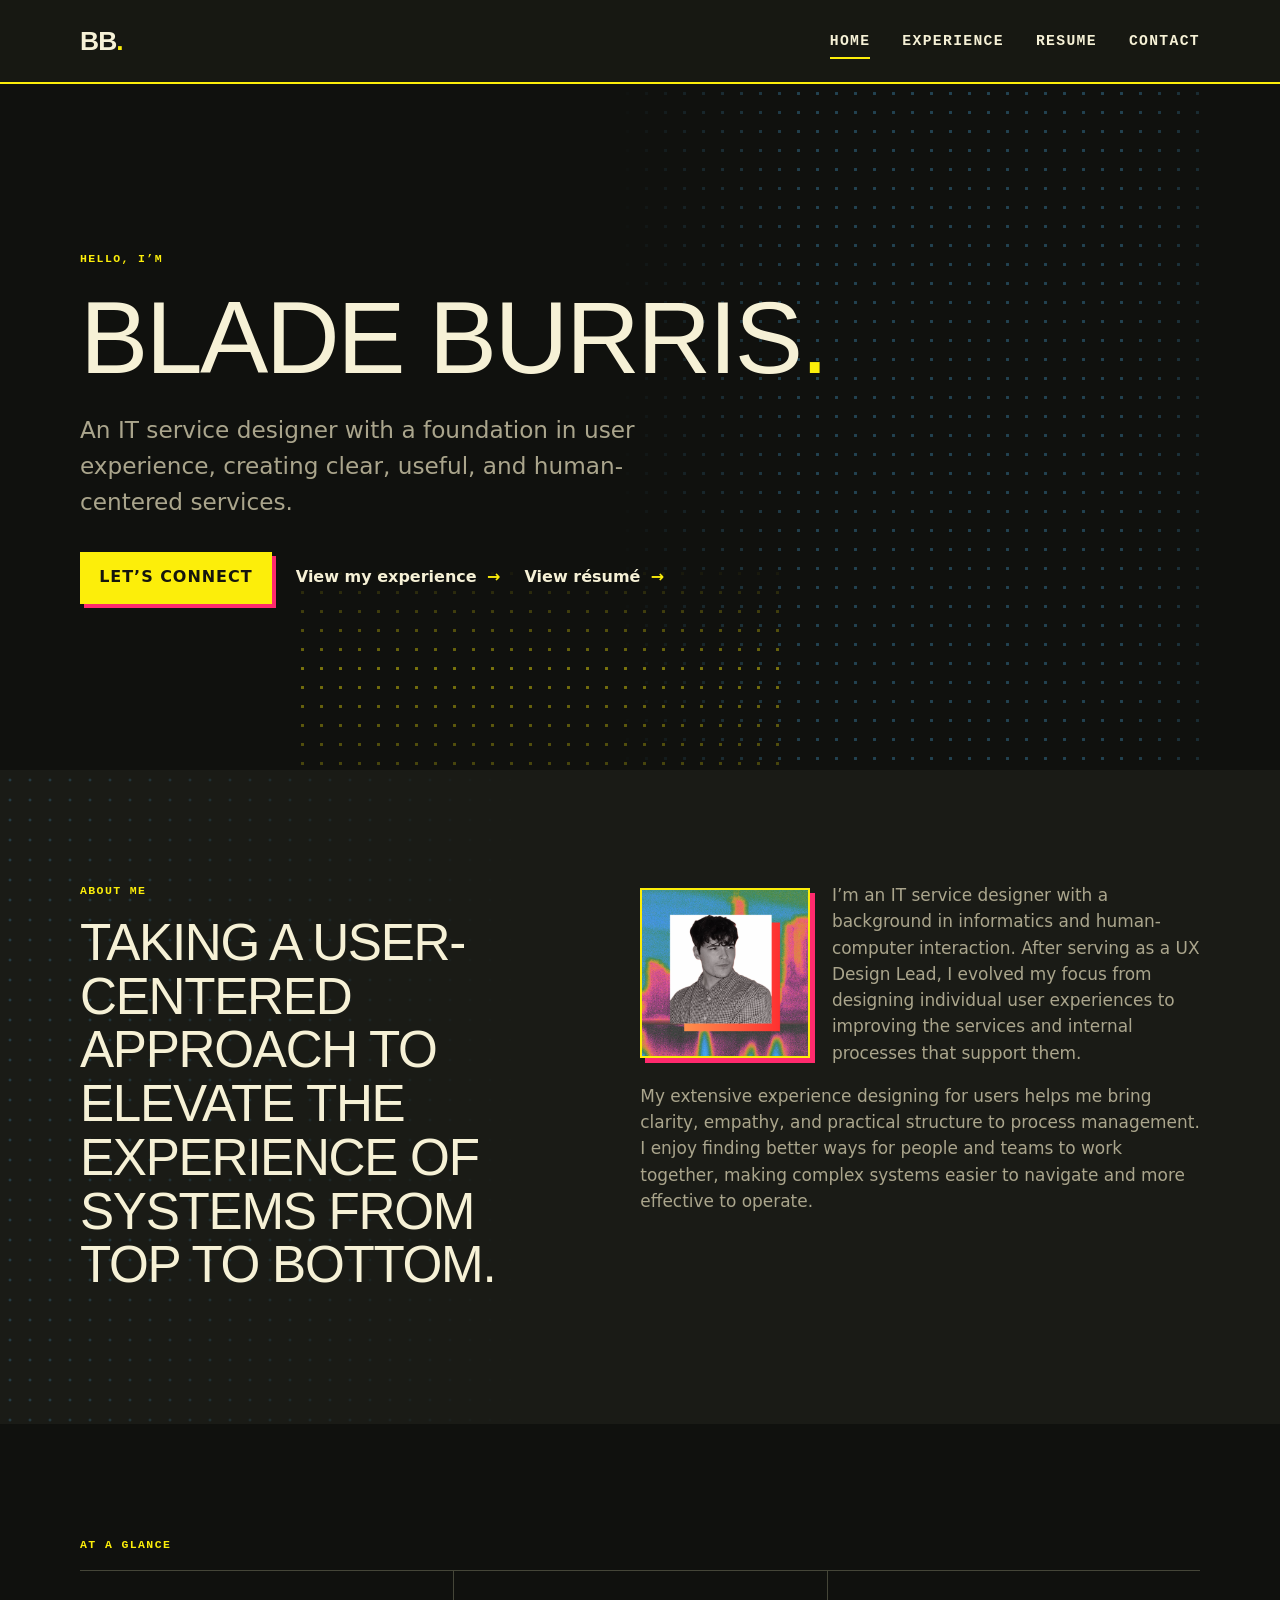
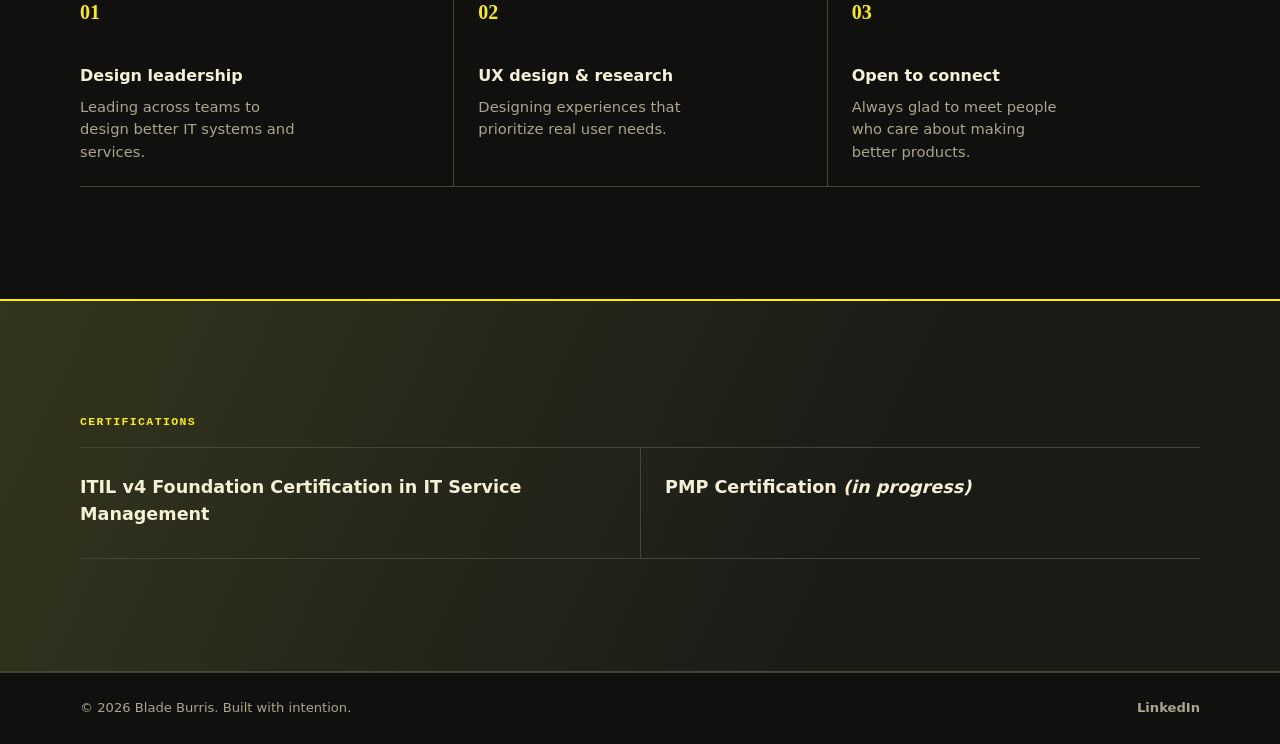
==== commit 1eb67450: "Refresh portfolio branding and social preview" ====
--- a/index.html
+++ b/index.html
@@ -10,15 +10,18 @@
     <meta property="og:type" content="website" />
     <meta property="og:title" content="Blade Burris — Portfolio" />
     <meta property="og:description" content="IT service design, UX, and human-centered systems." />
-    <meta property="og:image" content="https://betterwithblade.com/assets/social-preview.svg" />
+    <meta property="og:image" content="https://betterwithblade.com/assets/social-preview.png?v=3" />
+    <meta property="og:image:type" content="image/png" />
+    <meta property="og:image:width" content="1200" />
+    <meta property="og:image:height" content="630" />
     <meta property="og:url" content="https://betterwithblade.com/" />
     <meta name="twitter:card" content="summary_large_image" />
     <meta name="twitter:title" content="Blade Burris — Portfolio" />
     <meta name="twitter:description" content="IT service design, UX, and human-centered systems." />
-    <meta name="twitter:image" content="https://betterwithblade.com/assets/social-preview.svg" />
+    <meta name="twitter:image" content="https://betterwithblade.com/assets/social-preview.png?v=3" />
     <title>Blade Burris — Portfolio</title>
-    <link rel="icon" type="image/svg+xml" href="assets/favicon.svg" />
-    <link rel="stylesheet" href="styles.css?v=4" />
+    <link rel="icon" type="image/svg+xml" href="assets/favicon.svg?v=2" />
+    <link rel="stylesheet" href="styles.css?v=12" />
   </head>
   <body>
     <header class="site-header">
@@ -56,6 +59,7 @@
             <h2>Taking a user-centered approach to elevate the experience of systems from top to bottom.</h2>
           </div>
           <div class="prose">
+            <img class="about-portrait" src="assets/pfp.png" alt="Portrait of Blade Burris" />
             <p>I’m an IT service designer with a background in informatics and human-computer interaction. After serving as a UX Design Lead, I evolved my focus from designing individual user experiences to improving the services and internal processes that support them.</p>
             <p>My extensive experience designing for users helps me bring clarity, empathy, and practical structure to process management. I enjoy finding better ways for people and teams to work together, making complex systems easier to navigate and more effective to operate.</p>
           </div>
@@ -90,6 +94,6 @@
         </div>
       </div>
     </footer>
-    <script src="script.js"></script>
+    <script src="script.js?v=4"></script>
   </body>
 </html>
--- a/styles.css
+++ b/styles.css
@@ -1,4 +1,4 @@
-:root { --ink: #eff4f8; --muted: #aab6c3; --paper: #0f141b; --surface: #171e27; --line: #2c3846; --header: #151d27; --accent: #6ed7cc; --max-width: 1120px; }
+:root { --ink:#f6f1d6; --muted:#aaa58c; --paper:#10110e; --surface:#1a1b16; --line:#454638; --header:#171812; --accent:#fcee0a; --accent-ink:#15150d; --cert-start:#34351e; --cert-end:#1a1b16; --max-width:1120px; }
 * { box-sizing: border-box; }
 html { scroll-behavior: smooth; }
 body { margin: 0; min-width: 320px; background: var(--paper); color: var(--ink); font-family: Inter, ui-sans-serif, system-ui, -apple-system, BlinkMacSystemFont, "Segoe UI", sans-serif; font-size: 16px; line-height: 1.55; }
@@ -6,9 +6,17 @@
 .container { width: min(calc(100% - 3rem), var(--max-width)); margin-inline: auto; }
 .site-header { position: relative; border-bottom: 1px solid #2c3846; background: var(--header); color: var(--ink); }
 .header-content { min-height: 82px; display: flex; align-items: center; justify-content: space-between; }
-.brand { font-family: Georgia, serif; font-size: 1.65rem; font-weight: 700; letter-spacing: -0.09em; }
+.brand { font-family: Impact, Haettenschweiler, "Arial Narrow Bold", sans-serif; font-size: 1.65rem; font-weight: 700; letter-spacing: -0.035em; text-transform: uppercase; }
 .brand span, .accent { color: var(--accent); }
 .site-nav { display: flex; align-items: center; gap: 2rem; font-size: .92rem; font-weight: 600; }
+.site-nav, .eyebrow { font-family: "Arial Narrow", "Roboto Condensed", ui-monospace, monospace; letter-spacing: .09em; text-transform: uppercase; }
+.site-header { border-bottom-color:var(--accent); border-bottom-width:2px; }
+body h1, body h2 { font-family: Impact, Haettenschweiler, "Arial Narrow Bold", sans-serif; font-weight:500; letter-spacing:-.025em; text-transform:uppercase; }
+.hero::before, .page-content::before, .contact-page::before { color:var(--accent); opacity:.12; background-size:13px 13px; }
+.intro-section::before { color:#ff2a6d; opacity:.16; background-size:15px 15px; }
+.stats-grid article, .skills-grid article, .certification-grid article { border-bottom-color:var(--accent); border-bottom-style:dashed; }
+.button { box-shadow:4px 4px 0 #ff2a6d; text-transform:uppercase; letter-spacing:.06em; }
+.button:hover { background:#ff2a6d; color:#fff; }
 .site-nav a { position: relative; padding: .4rem 0; }
 .site-nav a::after { position: absolute; right: 0; bottom: 0; left: 0; height: 2px; background: var(--accent); content: ""; transform: scaleX(0); transform-origin: left; transition: transform .2s ease; }
 .site-nav a:hover::after, .site-nav a.active::after { transform: scaleX(1); }
@@ -27,7 +35,7 @@
 .hero::after { bottom: -14%; left: 19%; width: min(38vw, 31rem); height: 44%; color: var(--accent); -webkit-mask-image: linear-gradient(180deg, transparent, black 35%, transparent); mask-image: linear-gradient(180deg, transparent, black 35%, transparent); animation: dot-wave 11s ease-in-out infinite alternate-reverse; }
 .hero-copy { max-width: 580px; margin-bottom: 2rem; color: var(--muted); font-size: clamp(1.13rem, 2vw, 1.45rem); }
 .hero-actions { display: flex; flex-wrap: wrap; align-items: center; gap: 1.5rem; }
-.button { display: inline-block; padding: .85rem 1.2rem; background: var(--accent); color: #0f141b; font-weight: 800; transition: background .2s ease, transform .2s ease; }
+.button { display: inline-block; padding: .85rem 1.2rem; background: var(--accent); color: var(--accent-ink); font-weight: 800; transition: background .2s ease, transform .2s ease; }
 .button:hover { background: #9ae8e0; transform: translateY(-2px); }
 .text-link { font-weight: 700; }
 .text-link span { padding-left: .3rem; color: var(--accent); }
@@ -37,6 +45,8 @@
 .two-column, .contact-grid { display: grid; grid-template-columns: .9fr 1.1fr; gap: clamp(2rem, 8vw, 8rem); }
 .prose { color: var(--muted); font-size: 1.06rem; }
 .prose p:last-child { margin-bottom: 0; }
+.about-portrait { float:left; width:min(38%, 170px); aspect-ratio:1; margin: .35rem 1.35rem .8rem 0; border:2px solid var(--accent); object-fit:cover; box-shadow:5px 5px 0 #ff2a6d; }
+.prose::after { display:table; clear:both; content:""; }
 .highlights { padding-block: clamp(4rem, 9vw, 7rem); }
 .stats-grid { display: grid; grid-template-columns: repeat(3, 1fr); border-top: 1px solid var(--line); }
 .stats-grid article { min-height: 210px; padding: 1.6rem 1.5rem 1.4rem 0; border-bottom: 1px solid var(--line); }
@@ -44,7 +54,7 @@
 .stats-grid strong { display: block; margin-bottom: 2.25rem; color: var(--accent); font-family: Georgia, serif; font-size: 1.25rem; }
 .stats-grid span { display: block; margin-bottom: .45rem; font-weight: 800; }
 .stats-grid p { max-width: 220px; margin-bottom: 0; color: var(--muted); font-size: .92rem; }
-.certifications { padding-block: clamp(4rem, 9vw, 7rem); border-top: 2px solid var(--accent); border-bottom: 1px solid var(--line); background: linear-gradient(115deg, #203943, #172630 68%, #1b2934); }
+.certifications { padding-block: clamp(4rem, 9vw, 7rem); border-top: 2px solid var(--accent); border-bottom: 1px solid var(--line); background: linear-gradient(115deg, var(--cert-start), var(--surface) 68%, var(--cert-end)); }
 .certification-grid { display: grid; grid-template-columns: repeat(2, 1fr); border-top: 1px solid var(--line); }
 .certification-grid article { padding: 1.6rem 1.5rem 1.4rem 0; border-bottom: 1px solid var(--line); }
 .certification-grid article + article { padding-left: 1.5rem; border-left: 1px solid var(--line); }
@@ -59,6 +69,7 @@
 .resume-contact { display: flex; flex-wrap: wrap; gap: .6rem 1.25rem; padding-block: 1rem; border-block: 1px solid var(--line); color: var(--muted); font-size: .92rem; }
 .resume-contact a:hover { color: var(--accent); }
 .resume-contact span { flex-basis: 100%; }
+.resume-contact + .resume-section { margin-top: clamp(2rem, 4vw, 3rem); }
 .resume-section + .resume-section { margin-top: clamp(3rem, 6vw, 4.5rem); }
 .resume-section > h2 { margin-bottom: 1.25rem; font-size: clamp(1.9rem, 3.5vw, 2.75rem); }
 .resume-section .timeline-heading h2 { margin: 0; }
@@ -69,9 +80,7 @@
 .resume-role-meta, .resume-role-date { margin-bottom: 0; color: var(--muted); font-size: .92rem; }
 .resume-role ul { margin: 1.15rem 0 0; padding-left: 1.25rem; color: var(--muted); }
 .resume-role li + li { margin-top: .65rem; }
-.resume-skills-grid { grid-template-columns: repeat(2, 1fr); }
-.resume-skills-grid article:nth-child(odd) { padding-left: 0; border-left: 0; }
-.resume-skills-grid article:nth-child(even) { padding-left: 1.5rem; border-left: 1px solid var(--line); }
+.resume-skills-grid { grid-template-columns: repeat(3, 1fr); }
 .resume-skills-grid h3 { margin: 0 0 .45rem; color: var(--ink); font-family: inherit; font-size: 1.05rem; }
 .resume-skills-grid p { margin: 0; color: var(--muted); }
 .timeline-section + .timeline-section { margin-top: clamp(4rem, 8vw, 6rem); }
@@ -112,7 +121,7 @@
   .container { width: min(calc(100% - 2rem), var(--max-width)); }
   .header-content { min-height: 70px; }
   .menu-toggle { display: block; padding: .5rem 0 .5rem .5rem; }
-  .site-nav { position: absolute; z-index: 2; top: 100%; right: 1rem; left: 1rem; display: grid; gap: 0; max-height: 0; padding: 0 1.25rem; overflow: hidden; background: #202a36; color: var(--ink); box-shadow: 0 12px 28px rgba(0, 0, 0, .28); transition: max-height .25s ease, padding .25s ease; }
+  .site-nav { position: absolute; z-index: 2; top: 100%; right: 1rem; left: 1rem; display: grid; gap: 0; max-height: 0; padding: 0 1.25rem; overflow: hidden; background: var(--header); color: var(--ink); box-shadow: 0 12px 28px rgba(0, 0, 0, .16); transition: max-height .25s ease, padding .25s ease; }
   .site-nav.open { max-height: 250px; padding-block: .65rem; }
   .site-nav a { padding: .85rem 0; }
   .site-nav a::after { background: var(--accent); }
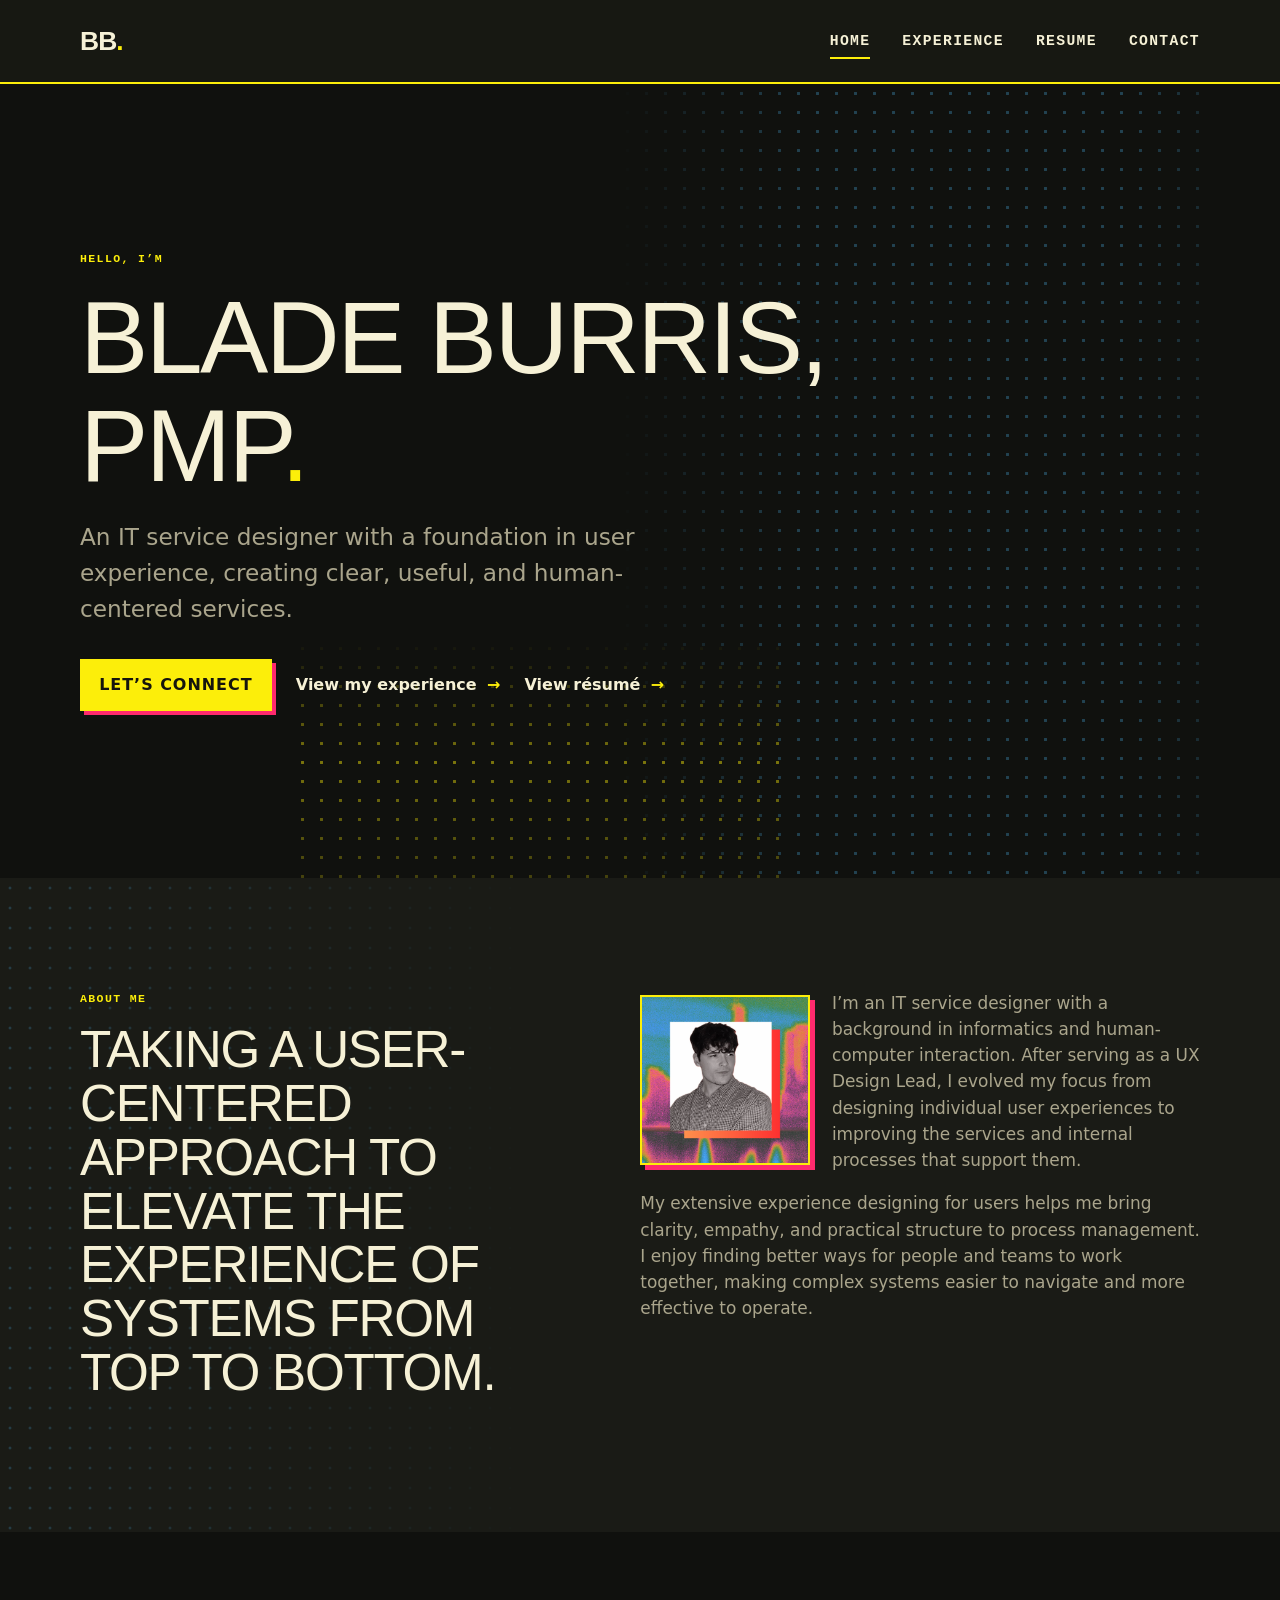
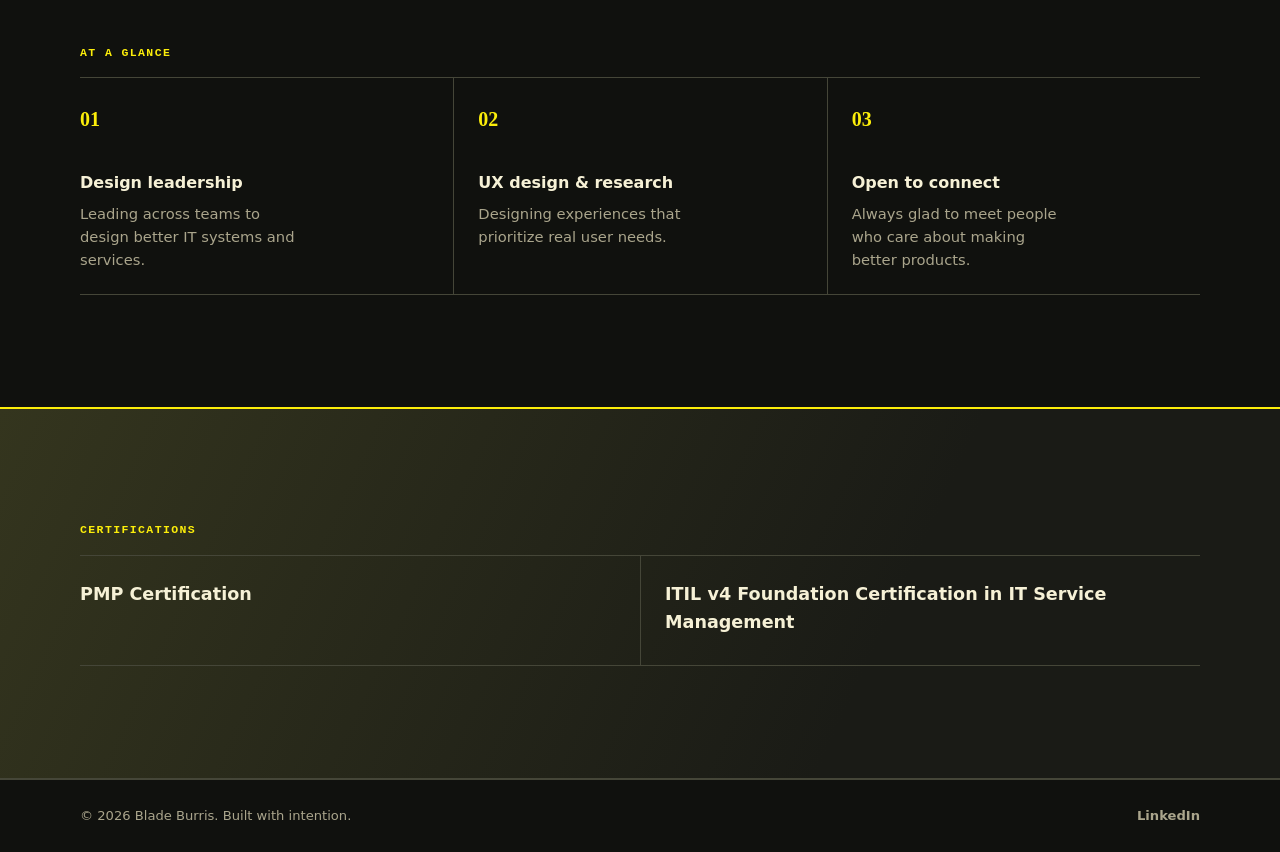
==== commit ef2ca49d: "Update name and certification display" ====
--- a/index.html
+++ b/index.html
@@ -43,7 +43,7 @@
     <main>
       <section class="hero container">
         <p class="eyebrow">Hello, I’m</p>
-        <h1>Blade Burris<span class="accent">.</span></h1>
+        <h1>Blade Burris, PMP<span class="accent">.</span></h1>
         <p class="hero-copy">An IT service designer with a foundation in user experience, creating clear, useful, and human-centered services.</p>
         <div class="hero-actions">
           <a class="button" href="contact.html">Let’s connect</a>
@@ -79,8 +79,8 @@
         <div class="container certifications-content">
           <p class="eyebrow" id="certifications-heading">Certifications</p>
           <div class="certification-grid">
+            <article><h3>PMP Certification</h3></article>
             <article><h3>ITIL v4 Foundation Certification in IT Service Management</h3></article>
-            <article><h3>PMP Certification <em>(in progress)</em></h3></article>
           </div>
         </div>
       </section>
